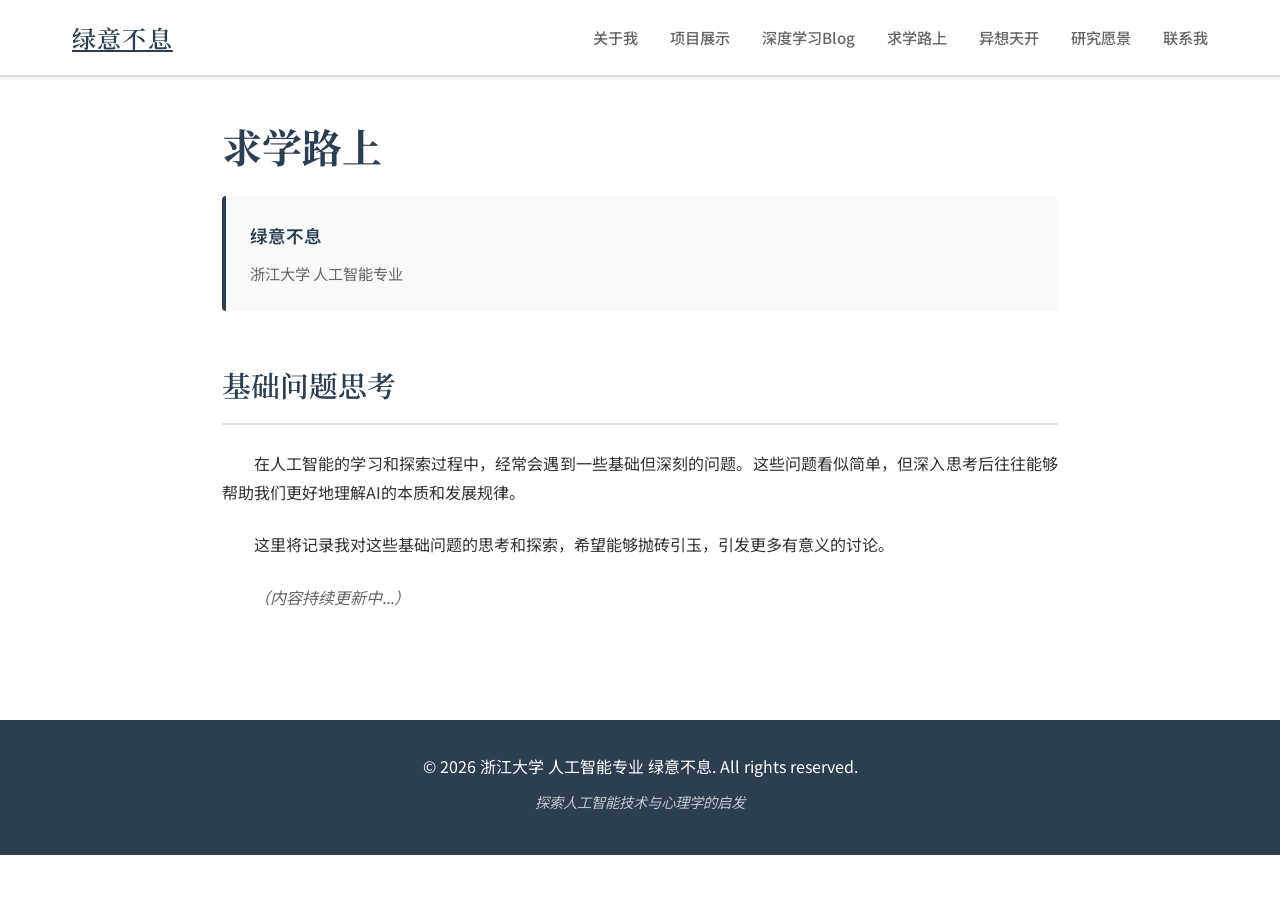
==== learning-journey.html @ bddcd312 "修复目录导航并添加两个新栏目：求学路上、异想天开" ====
<!DOCTYPE html>
<html lang="zh-CN">
<head>
    <meta charset="UTF-8">
    <meta name="viewport" content="width=device-width, initial-scale=1.0">
    <title>求学路上 | 绿意不息</title>
    <link rel="stylesheet" href="css/style.css">
    <link rel="stylesheet" href="css/blog.css">
    <link rel="preconnect" href="https://fonts.googleapis.com">
    <link rel="preconnect" href="https://fonts.gstatic.com" crossorigin>
    <link href="https://fonts.googleapis.com/css2?family=Noto+Serif+SC:wght@400;600;700&family=Noto+Sans+SC:wght@300;400;500;600&display=swap" rel="stylesheet">
</head>
<body>
    <!-- Header -->
    <header class="header">
        <nav class="nav">
            <a href="index.html" class="nav-brand">绿意不息</a>
            <ul class="nav-menu">
                <li><a href="index.html#about">关于我</a></li>
                <li><a href="index.html#projects">项目展示</a></li>
                <li><a href="index.html#blog">深度学习Blog</a></li>
                <li><a href="learning-journey.html" class="active">求学路上</a></li>
                <li><a href="wild-ideas.html">异想天开</a></li>
                <li><a href="index.html#vision">研究愿景</a></li>
                <li><a href="index.html#contact">联系我</a></li>
            </ul>
        </nav>
    </header>

    <!-- Main Content -->
    <main class="blog-main">
        <article class="blog-article">
            <h1 class="blog-title">求学路上</h1>

            <div class="blog-author">
                <span class="author-name">绿意不息</span>
                <span class="author-title">浙江大学 人工智能专业</span>
            </div>

            <div class="blog-content">
                <div class="blog-section">
                    <h2>基础问题思考</h2>
                    <p class="paragraph">
                        在人工智能的学习和探索过程中，经常会遇到一些基础但深刻的问题。这些问题看似简单，但深入思考后往往能够帮助我们更好地理解AI的本质和发展规律。
                    </p>
                    <p class="paragraph">
                        这里将记录我对这些基础问题的思考和探索，希望能够抛砖引玉，引发更多有意义的讨论。
                    </p>
                    <p class="paragraph" style="color: #666; font-style: italic;">
                        （内容持续更新中...）
                    </p>
                </div>
            </div>
        </article>
    </main>

    <!-- Footer -->
    <footer class="footer">
        <div class="container">
            <p>&copy; 2026 浙江大学 人工智能专业 绿意不息. All rights reserved.</p>
            <p class="footer-note">探索人工智能技术与心理学的启发</p>
        </div>
    </footer>
</body>
</html>
---- css/style.css ----
/* ============================================
   基础样式 - 论文风格设计
   ============================================ */

* {
    margin: 0;
    padding: 0;
    box-sizing: border-box;
}

:root {
    /* 论文风格配色方案 */
    --primary-color: #2c3e50;
    --secondary-color: #34495e;
    --accent-color: #5d6d7e;
    --text-color: #333333;
    --text-light: #666666;
    --text-lighter: #999999;
    --bg-color: #ffffff;
    --bg-alt: #f8f9fa;
    --border-color: #e0e0e0;
    --border-light: #ecf0f1;

    /* 字体配置 */
    --font-serif: 'Noto Serif SC', 'SimSun', serif;
    --font-sans: 'Noto Sans SC', 'SimHei', sans-serif;
}

html {
    scroll-behavior: smooth;
}

body {
    font-family: var(--font-sans);
    font-size: 16px;
    line-height: 1.8;
    color: var(--text-color);
    background-color: var(--bg-color);
}

/* ============================================
   Header / Navigation
   ============================================ */

.header {
    background-color: var(--bg-color);
    border-bottom: 2px solid var(--border-color);
    position: fixed;
    top: 0;
    left: 0;
    right: 0;
    z-index: 1000;
    box-shadow: 0 2px 4px rgba(0, 0, 0, 0.05);
}

.nav {
    max-width: 1200px;
    margin: 0 auto;
    padding: 1rem 2rem;
    display: flex;
    justify-content: space-between;
    align-items: center;
}

.nav-brand {
    font-family: var(--font-serif);
    font-size: 1.5rem;
    font-weight: 600;
    color: var(--primary-color);
    letter-spacing: 0.05em;
}

.nav-menu {
    display: flex;
    list-style: none;
    gap: 2rem;
}

.nav-menu a {
    text-decoration: none;
    color: var(--text-light);
    font-size: 0.95rem;
    font-weight: 500;
    transition: color 0.3s ease;
    position: relative;
}

.nav-menu a::after {
    content: '';
    position: absolute;
    bottom: -4px;
    left: 0;
    width: 0;
    height: 2px;
    background-color: var(--primary-color);
    transition: width 0.3s ease;
}

.nav-menu a:hover {
    color: var(--primary-color);
}

.nav-menu a:hover::after {
    width: 100%;
}

/* ============================================
   Hero Section
   ============================================ */

.hero {
    margin-top: 80px;
    min-height: 70vh;
    display: flex;
    align-items: center;
    justify-content: center;
    background: linear-gradient(135deg, var(--bg-alt) 0%, var(--bg-color) 100%);
    padding: 4rem 2rem;
    border-bottom: 1px solid var(--border-color);
}

.hero-content {
    text-align: center;
    max-width: 900px;
}

.hero-title {
    font-family: var(--font-serif);
    font-size: 3rem;
    font-weight: 700;
    color: var(--primary-color);
    margin-bottom: 1.5rem;
    line-height: 1.4;
    letter-spacing: 0.02em;
}

.hero-subtitle {
    font-size: 1.2rem;
    color: var(--text-light);
    margin-bottom: 2rem;
    line-height: 1.8;
}

.hero-meta {
    margin-bottom: 2rem;
}

.hero-author {
    font-size: 1rem;
    color: var(--text-lighter);
    font-style: italic;
}

/* Button Styles */
.btn {
    display: inline-block;
    padding: 0.8rem 2rem;
    font-size: 1rem;
    font-weight: 500;
    text-decoration: none;
    border-radius: 4px;
    transition: all 0.3s ease;
    letter-spacing: 0.05em;
}

.btn-primary {
    background-color: var(--primary-color);
    color: #ffffff;
    border: 2px solid var(--primary-color);
}

.btn-primary:hover {
    background-color: var(--secondary-color);
    border-color: var(--secondary-color);
    transform: translateY(-2px);
    box-shadow: 0 4px 8px rgba(0, 0, 0, 0.1);
}

/* ============================================
   Section Styles
   ============================================ */

.section {
    padding: 5rem 2rem;
}

.section-alt {
    background-color: var(--bg-alt);
    border-top: 1px solid var(--border-color);
    border-bottom: 1px solid var(--border-color);
}

.container {
    max-width: 1200px;
    margin: 0 auto;
}

.section-title {
    font-family: var(--font-serif);
    font-size: 2.2rem;
    font-weight: 700;
    color: var(--primary-color);
    text-align: center;
    margin-bottom: 4rem;
    position: relative;
    padding-bottom: 1rem;
}

.section-title::after {
    content: '';
    position: absolute;
    bottom: 0;
    left: 50%;
    transform: translateX(-50%);
    width: 80px;
    height: 3px;
    background-color: var(--primary-color);
}

/* ============================================
   About Section
   ============================================ */

.about-content {
    max-width: 900px;
    margin: 0 auto;
}

.about-text {
    background-color: #ffffff;
    padding: 3rem;
    border: 1px solid var(--border-color);
    border-radius: 8px;
    box-shadow: 0 2px 8px rgba(0, 0, 0, 0.05);
}

.paragraph {
    margin-bottom: 1.5rem;
    text-align: justify;
    text-indent: 2em;
}

.paragraph:last-child {
    margin-bottom: 0;
}

/* ============================================
   Projects Section
   ============================================ */

.projects-grid {
    display: grid;
    grid-template-columns: repeat(auto-fit, minmax(350px, 1fr));
    gap: 2rem;
    margin-top: 3rem;
}

.project-card {
    background-color: #ffffff;
    border: 1px solid var(--border-color);
    border-radius: 8px;
    padding: 2rem;
    transition: all 0.3s ease;
    position: relative;
    overflow: hidden;
}

.project-card::before {
    content: '';
    position: absolute;
    top: 0;
    left: 0;
    width: 100%;
    height: 4px;
    background-color: var(--primary-color);
    transform: scaleX(0);
    transition: transform 0.3s ease;
}

.project-card:hover {
    transform: translateY(-4px);
    box-shadow: 0 8px 16px rgba(0, 0, 0, 0.1);
    border-color: var(--accent-color);
}

.project-card:hover::before {
    transform: scaleX(1);
}

.project-number {
    font-family: var(--font-serif);
    font-size: 3rem;
    font-weight: 700;
    color: var(--border-light);
    position: absolute;
    top: 1rem;
    right: 1.5rem;
    line-height: 1;
}

.project-title {
    font-family: var(--font-serif);
    font-size: 1.5rem;
    font-weight: 600;
    color: var(--primary-color);
    margin-bottom: 1rem;
}

.project-tags {
    display: flex;
    flex-wrap: wrap;
    gap: 0.5rem;
    margin-bottom: 1.5rem;
}

.tag {
    display: inline-block;
    padding: 0.3rem 0.8rem;
    background-color: var(--bg-alt);
    color: var(--text-light);
    font-size: 0.85rem;
    border: 1px solid var(--border-color);
    border-radius: 4px;
    font-weight: 500;
}

.project-description {
    color: var(--text-light);
    line-height: 1.8;
    margin-bottom: 1.5rem;
    text-align: justify;
}

.project-stats {
    display: flex;
    gap: 2rem;
    margin-bottom: 1.5rem;
    padding: 1rem 0;
    border-top: 1px solid var(--border-light);
    border-bottom: 1px solid var(--border-light);
}

.stat-item {
    text-align: center;
}

.stat-value {
    display: block;
    font-size: 1.5rem;
    font-weight: 700;
    color: var(--primary-color);
    font-family: var(--font-serif);
}

.stat-label {
    font-size: 0.85rem;
    color: var(--text-lighter);
}

.project-links {
    display: flex;
    flex-wrap: wrap;
    gap: 0.5rem;
}

.project-link {
    display: inline-block;
    color: var(--primary-color);
    text-decoration: none;
    font-weight: 500;
    transition: all 0.3s ease;
    padding: 0.5rem 1rem;
    border: 1px solid var(--border-color);
    border-radius: 4px;
    margin-right: 0.5rem;
    margin-bottom: 0.5rem;
}

.project-link:hover {
    color: var(--accent-color);
    border-color: var(--accent-color);
    background-color: var(--bg-alt);
    transform: translateX(4px);
}

.project-link.doc-link {
    background-color: var(--bg-alt);
    border-color: var(--primary-color);
}

.project-link.doc-link:hover {
    background-color: var(--primary-color);
    color: #ffffff;
}

/* ============================================
   Vision Section
   ============================================ */

.vision-content {
    display: grid;
    grid-template-columns: repeat(auto-fit, minmax(300px, 1fr));
    gap: 2rem;
    margin-top: 3rem;
}

.vision-block {
    background-color: #ffffff;
    border: 1px solid var(--border-color);
    border-radius: 8px;
    padding: 2.5rem;
    text-align: center;
    transition: all 0.3s ease;
}

.vision-block:hover {
    transform: translateY(-4px);
    box-shadow: 0 8px 16px rgba(0, 0, 0, 0.1);
}

.vision-icon {
    font-size: 4rem;
    margin-bottom: 1.5rem;
}

.vision-title {
    font-family: var(--font-serif);
    font-size: 1.3rem;
    font-weight: 600;
    color: var(--primary-color);
    margin-bottom: 1rem;
}

.vision-description {
    color: var(--text-light);
    line-height: 1.8;
    text-align: justify;
}

/* ============================================
   Blog Section
   ============================================ */

.blog-content {
    display: grid;
    gap: 2rem;
    margin-top: 3rem;
}

.blog-post {
    background-color: #ffffff;
    border: 1px solid var(--border-color);
    border-radius: 8px;
    padding: 2.5rem;
    transition: all 0.3s ease;
}

.blog-post:hover {
    transform: translateY(-4px);
    box-shadow: 0 8px 16px rgba(0, 0, 0, 0.1);
    border-color: var(--primary-color);
}

.blog-header {
    display: flex;
    gap: 1rem;
    margin-bottom: 1.5rem;
    align-items: center;
    flex-wrap: wrap;
}

.blog-date {
    color: var(--text-lighter);
    font-size: 0.9rem;
    font-family: var(--font-sans);
}

.blog-category {
    background: var(--primary-color);
    color: white;
    padding: 0.25rem 0.75rem;
    border-radius: 4px;
    font-size: 0.85rem;
    font-weight: 500;
}

.blog-title {
    font-family: var(--font-serif);
    font-size: 1.6rem;
    font-weight: 600;
    color: var(--primary-color);
    margin-bottom: 1rem;
    line-height: 1.4;
}

.blog-excerpt {
    color: var(--text-light);
    line-height: 1.8;
    margin-bottom: 1.5rem;
}

.blog-tags {
    display: flex;
    gap: 0.75rem;
    margin-bottom: 1.5rem;
    flex-wrap: wrap;
}

.blog-tag {
    background: var(--bg-alt);
    color: var(--text-light);
    padding: 0.375rem 0.75rem;
    border-radius: 20px;
    font-size: 0.85rem;
    font-weight: 500;
    border: 1px solid var(--border-color);
}

.blog-link {
    display: inline-block;
    color: var(--primary-color);
    text-decoration: none;
    font-weight: 600;
    font-size: 1rem;
    transition: color 0.3s ease;
}

.blog-link:hover {
    color: var(--secondary-color);
}

/* ============================================
   Contact Section
   ============================================ */

.contact-content {
    text-align: center;
    max-width: 700px;
    margin: 0 auto;
}

.contact-text {
    font-size: 1.1rem;
    color: var(--text-light);
    margin-bottom: 2rem;
    line-height: 1.8;
}

.contact-links {
    display: flex;
    justify-content: center;
    gap: 2rem;
}

.contact-link {
    display: flex;
    align-items: center;
    justify-content: center;
    padding: 1rem 2rem;
    background-color: #ffffff;
    border: 2px solid var(--border-color);
    border-radius: 8px;
    color: var(--primary-color);
    text-decoration: none;
    font-weight: 500;
    transition: all 0.3s ease;
    min-width: 150px;
}

.contact-link:hover {
    border-color: var(--primary-color);
    background-color: var(--primary-color);
    color: #ffffff;
    transform: translateY(-2px);
    box-shadow: 0 4px 8px rgba(0, 0, 0, 0.1);
}

.contact-icon {
    font-weight: 600;
}

/* ============================================
   Footer
   ============================================ */

.footer {
    background-color: var(--primary-color);
    color: #ffffff;
    text-align: center;
    padding: 2rem;
}

.footer p {
    margin-bottom: 0.5rem;
}

.footer-note {
    color: rgba(255, 255, 255, 0.7);
    font-size: 0.9rem;
    font-style: italic;
}

/* ============================================
   Responsive Design
   ============================================ */

@media (max-width: 768px) {
    .nav {
        padding: 1rem;
    }

    .nav-menu {
        gap: 1rem;
    }

    .hero-title {
        font-size: 2rem;
    }

    .hero-subtitle {
        font-size: 1rem;
    }

    .section {
        padding: 3rem 1.5rem;
    }

    .section-title {
        font-size: 1.8rem;
        margin-bottom: 3rem;
    }

    .about-text {
        padding: 2rem 1.5rem;
    }

    .projects-grid {
        grid-template-columns: 1fr;
    }

    .project-stats {
        gap: 1rem;
    }

    .vision-content {
        grid-template-columns: 1fr;
    }

    .contact-links {
        flex-direction: column;
    }
}

/* ============================================
   Animations
   ============================================ */

@keyframes fadeIn {
    from {
        opacity: 0;
        transform: translateY(20px);
    }
    to {
        opacity: 1;
        transform: translateY(0);
    }
}

.fade-in {
    animation: fadeIn 0.6s ease-out;
}

/* ============================================
   Utility Classes
   ============================================ */

.text-center {
    text-align: center;
}

.mt-1 { margin-top: 1rem; }
.mt-2 { margin-top: 2rem; }
.mt-3 { margin-top: 3rem; }

.mb-1 { margin-bottom: 1rem; }
.mb-2 { margin-bottom: 2rem; }
.mb-3 { margin-bottom: 3rem; }
---- css/blog.css ----
/* ============================================
   Blog 页面样式
   ============================================ */

/* Blog Main Container */
.blog-main {
    max-width: 900px;
    margin: 120px auto 60px;
    padding: 0 2rem;
}

/* Blog Article */
.blog-article {
    background: var(--bg-color);
    border-radius: 8px;
    overflow: hidden;
}

/* Blog Meta */
.blog-meta {
    display: flex;
    gap: 1rem;
    margin-bottom: 1.5rem;
    align-items: center;
}

.blog-date {
    color: var(--text-lighter);
    font-size: 0.9rem;
    font-family: var(--font-sans);
}

.blog-category {
    background: var(--primary-color);
    color: white;
    padding: 0.25rem 0.75rem;
    border-radius: 4px;
    font-size: 0.85rem;
    font-weight: 500;
}

/* Blog Title */
.blog-title {
    font-family: var(--font-serif);
    font-size: 2.5rem;
    font-weight: 700;
    color: var(--primary-color);
    margin-bottom: 1.5rem;
    line-height: 1.3;
}

/* Blog Author */
.blog-author {
    display: flex;
    flex-direction: column;
    gap: 0.5rem;
    padding: 1.5rem;
    background: var(--bg-alt);
    border-left: 4px solid var(--primary-color);
    border-radius: 4px;
    margin-bottom: 2rem;
}

.author-name {
    font-size: 1.1rem;
    font-weight: 600;
    color: var(--primary-color);
}

.author-title {
    font-size: 0.95rem;
    color: var(--text-light);
}

/* Table of Contents */
.blog-toc {
    background: var(--bg-alt);
    padding: 2rem;
    border-radius: 8px;
    margin-bottom: 2rem;
    border: 1px solid var(--border-color);
}

.blog-toc h3 {
    font-family: var(--font-serif);
    font-size: 1.3rem;
    margin-bottom: 1rem;
    color: var(--primary-color);
}

.toc-list {
    list-style: none;
    padding-left: 0;
}

.toc-list li {
    margin-bottom: 0.75rem;
}

.toc-list a {
    color: var(--text-color);
    text-decoration: none;
    transition: color 0.3s ease;
    display: block;
    padding: 0.25rem 0;
}

.toc-list a:hover {
    color: var(--primary-color);
    padding-left: 0.5rem;
}

/* Blog Section */
.blog-section {
    margin-bottom: 3rem;
    padding: 0;
}

.blog-section h2 {
    font-family: var(--font-serif);
    font-size: 1.8rem;
    font-weight: 600;
    color: var(--primary-color);
    margin-bottom: 1.5rem;
    padding-bottom: 0.75rem;
    border-bottom: 2px solid var(--border-color);
}

.blog-section h3 {
    font-family: var(--font-serif);
    font-size: 1.4rem;
    font-weight: 600;
    color: var(--secondary-color);
    margin: 2rem 0 1rem 0;
}

.blog-section h4 {
    font-family: var(--font-serif);
    font-size: 1.2rem;
    font-weight: 600;
    color: var(--accent-color);
    margin: 1.5rem 0 1rem 0;
}

/* Paragraph */
.blog-paragraph {
    font-size: 1.05rem;
    line-height: 1.9;
    margin-bottom: 1.25rem;
    color: var(--text-color);
}

/* Blog List */
.blog-list {
    margin-bottom: 1.5rem;
    padding-left: 2rem;
}

.blog-list li {
    margin-bottom: 0.75rem;
    line-height: 1.8;
    color: var(--text-color);
}

/* Blog Case */
.blog-case {
    background: var(--bg-alt);
    padding: 1.5rem;
    border-radius: 8px;
    margin-bottom: 1.5rem;
    border-left: 4px solid var(--accent-color);
}

.blog-case h4 {
    margin-top: 0;
    color: var(--primary-color);
}

/* Blog Formula */
.blog-formula {
    background: var(--bg-alt);
    padding: 1.5rem;
    border-radius: 8px;
    margin: 1.5rem 0;
    font-family: 'Fira Code', 'Consolas', monospace;
    font-size: 1rem;
    text-align: center;
    border: 1px solid var(--border-color);
    overflow-x: auto;
}

/* Blog Highlight */
.blog-highlight {
    background: linear-gradient(135deg, var(--primary-color), var(--secondary-color));
    color: white;
    padding: 1.5rem;
    border-radius: 8px;
    margin: 1.5rem 0;
    box-shadow: 0 4px 12px rgba(44, 62, 80, 0.15);
}

.blog-highlight strong {
    display: block;
    font-size: 1.1rem;
    margin-bottom: 1rem;
}

/* Code Block */
.code-block {
    background: #1e1e1e;
    padding: 1.5rem;
    border-radius: 8px;
    margin: 1.5rem 0;
    overflow-x: auto;
    box-shadow: 0 4px 12px rgba(0, 0, 0, 0.2);
}

.code-block pre {
    margin: 0;
    font-family: 'Fira Code', 'Consolas', monospace;
    font-size: 0.9rem;
    line-height: 1.6;
    color: #d4d4d4;
    white-space: pre-wrap;
    word-wrap: break-word;
}

.code-block code {
    color: #d4d4d4;
}

/* Result Table */
.result-table {
    margin: 2rem 0;
    overflow-x: auto;
    box-shadow: 0 4px 12px rgba(0, 0, 0, 0.1);
    border-radius: 8px;
}

.result-table table {
    width: 100%;
    border-collapse: collapse;
    background: white;
}

.result-table thead {
    background: var(--primary-color);
    color: white;
}

.result-table th {
    padding: 1rem;
    text-align: left;
    font-weight: 600;
    font-size: 1rem;
}

.result-table td {
    padding: 0.875rem 1rem;
    border-bottom: 1px solid var(--border-color);
    font-size: 0.95rem;
}

.result-table tbody tr {
    transition: background-color 0.3s ease;
}

.result-table tbody tr:hover {
    background: var(--bg-alt);
}

.result-table tbody tr.highlight-row {
    background: #e8f5e8;
    font-weight: 600;
}

.result-table tbody tr.highlight-row td {
    border-bottom: 2px solid #4caf50;
}

/* Blog Image */
.blog-image-container {
    text-align: center;
    margin: 2rem 0;
    padding: 1.5rem;
    background: var(--bg-alt);
    border-radius: 8px;
    border: 1px solid var(--border-color);
}

.blog-image {
    max-width: 100%;
    height: auto;
    border-radius: 4px;
    box-shadow: 0 2px 8px rgba(0, 0, 0, 0.1);
}

.image-caption {
    margin-top: 1rem;
    font-size: 0.9rem;
    color: var(--text-light);
    font-style: italic;
}

/* Responsive */
@media (max-width: 768px) {
    .blog-main {
        margin: 100px auto 40px;
        padding: 0 1.5rem;
    }

    .blog-title {
        font-size: 1.8rem;
    }

    .blog-section h2 {
        font-size: 1.4rem;
    }

    .blog-section h3 {
        font-size: 1.2rem;
    }

    .blog-paragraph {
        font-size: 1rem;
    }

    .result-table {
        font-size: 0.85rem;
    }

    .result-table th,
    .result-table td {
        padding: 0.625rem 0.75rem;
    }
}
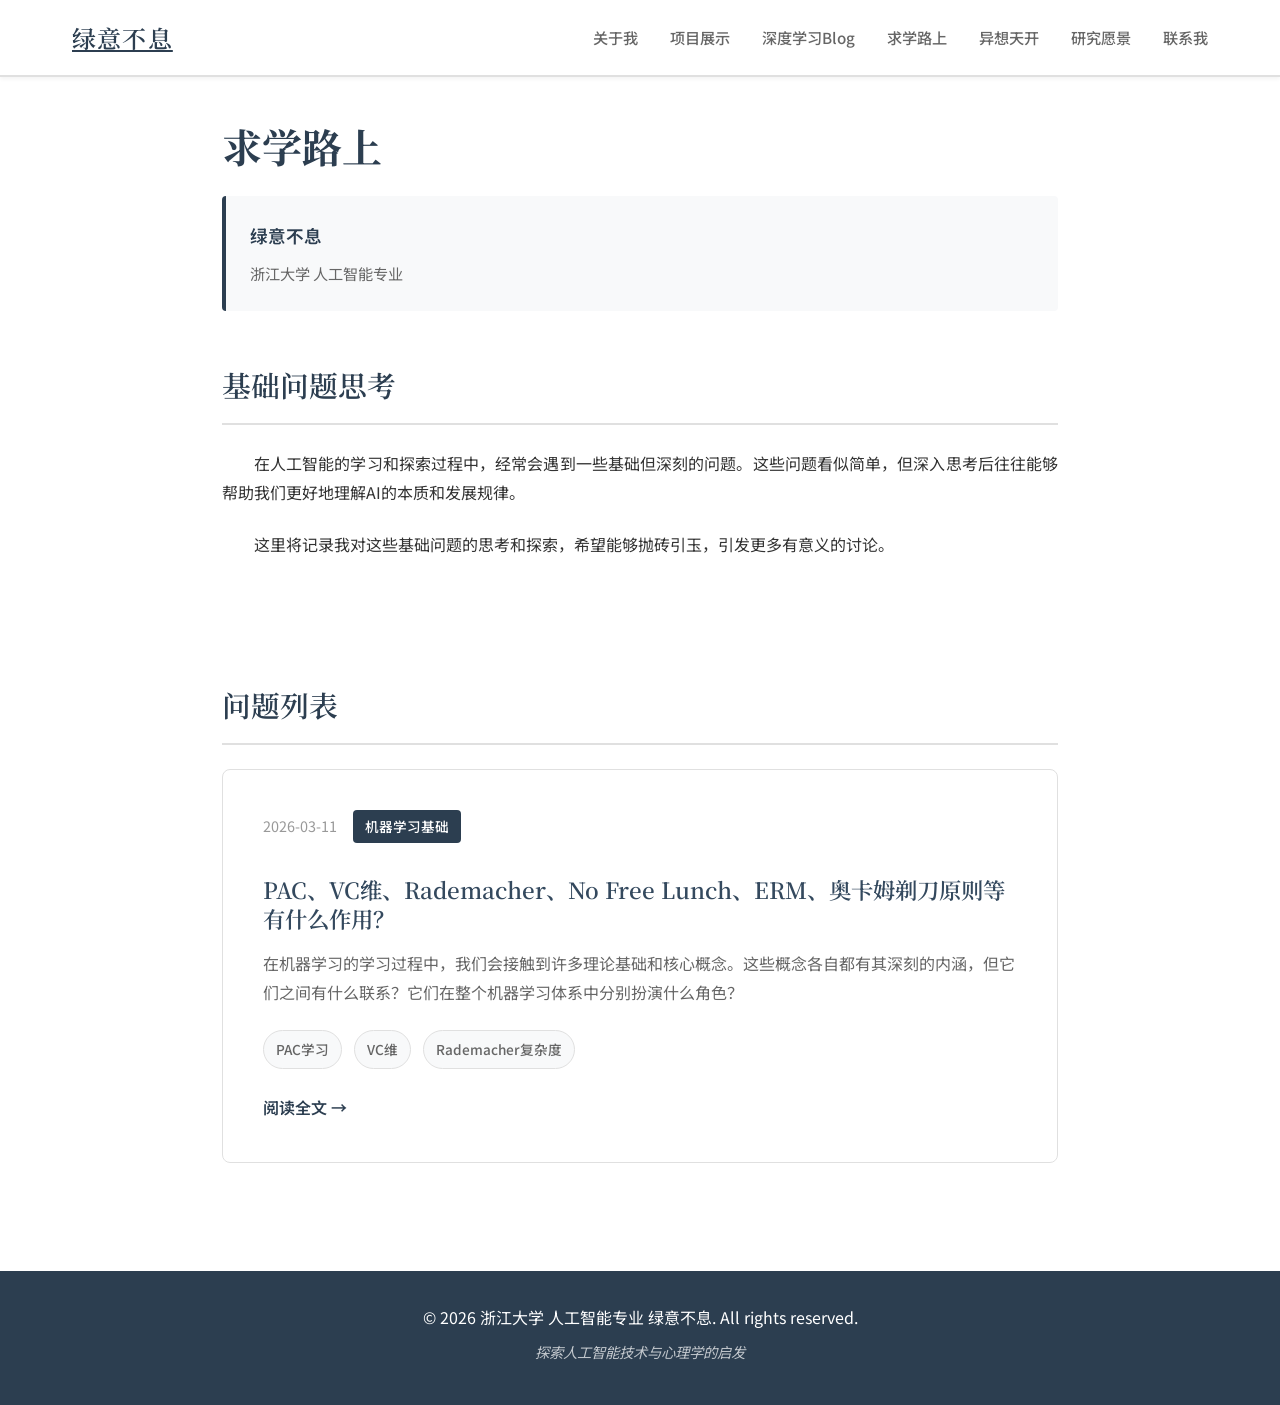
==== commit 828c1874: ""完成求学路上第一个问题：PAC、VC维、Rademacher等概念的作用"" ====
--- a/learning-journey.html
+++ b/learning-journey.html
@@ -46,9 +46,30 @@
                     <p class="paragraph">
                         这里将记录我对这些基础问题的思考和探索，希望能够抛砖引玉，引发更多有意义的讨论。
                     </p>
-                    <p class="paragraph" style="color: #666; font-style: italic;">
-                        （内容持续更新中...）
-                    </p>
+                </div>
+
+                <!-- Question List -->
+                <div class="blog-section" style="margin-top: 40px;">
+                    <h2>问题列表</h2>
+
+                    <!-- Question 1 -->
+                    <article class="blog-post">
+                        <div class="blog-header">
+                            <span class="blog-date">2026-03-11</span>
+                            <span class="blog-category">机器学习基础</span>
+                        </div>
+                        <h3 class="blog-title">PAC、VC维、Rademacher、No Free Lunch、ERM、奥卡姆剃刀原则等有什么作用？</h3>
+                        <div class="blog-excerpt">
+                            在机器学习的学习过程中，我们会接触到许多理论基础和核心概念。这些概念各自都有其深刻的内涵，但它们之间有什么联系？它们在整个机器学习体系中分别扮演什么角色？
+                        </div>
+                        <div class="blog-tags">
+                            <span class="blog-tag">PAC学习</span>
+                            <span class="blog-tag">VC维</span>
+                            <span class="blog-tag">Rademacher复杂度</span>
+                        </div>
+                        <a href="learning-questions/ml-theories.html" class="blog-link">阅读全文 →</a>
+                    </article>
+
                 </div>
             </div>
         </article>
